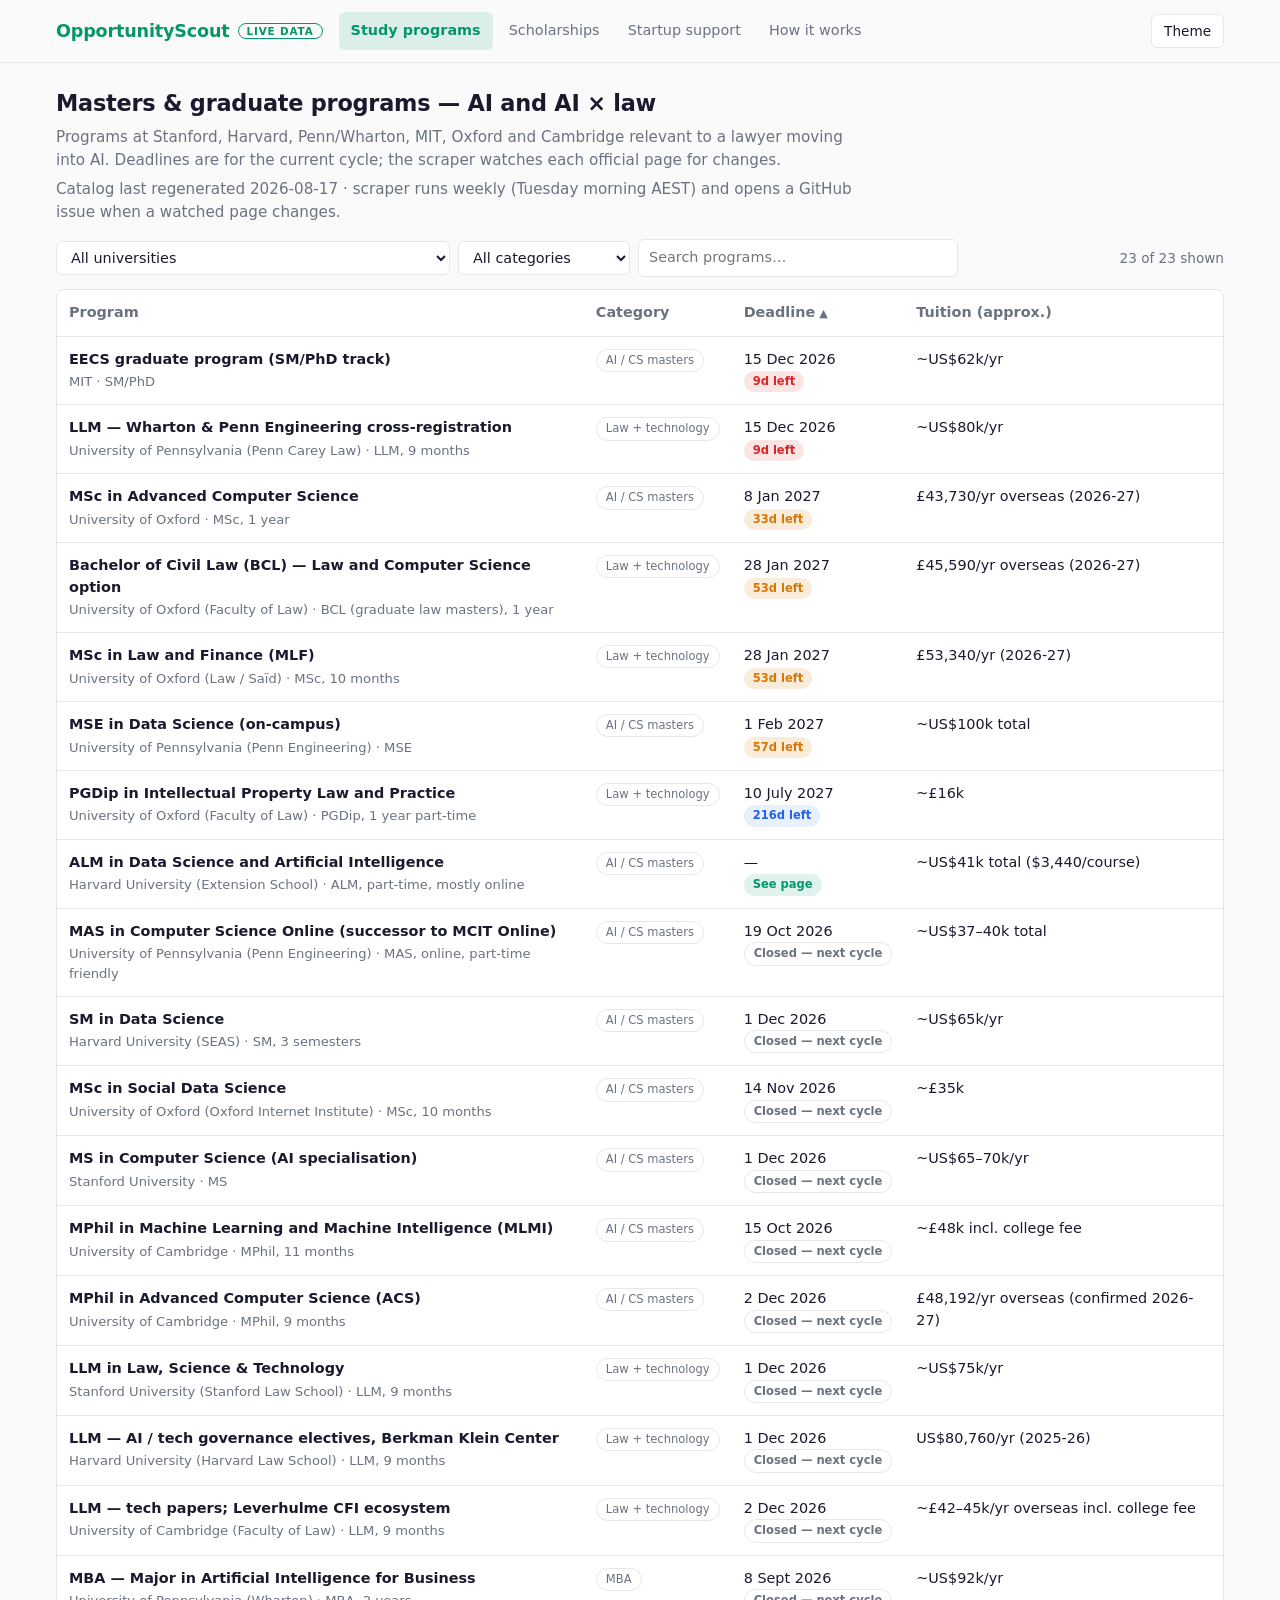
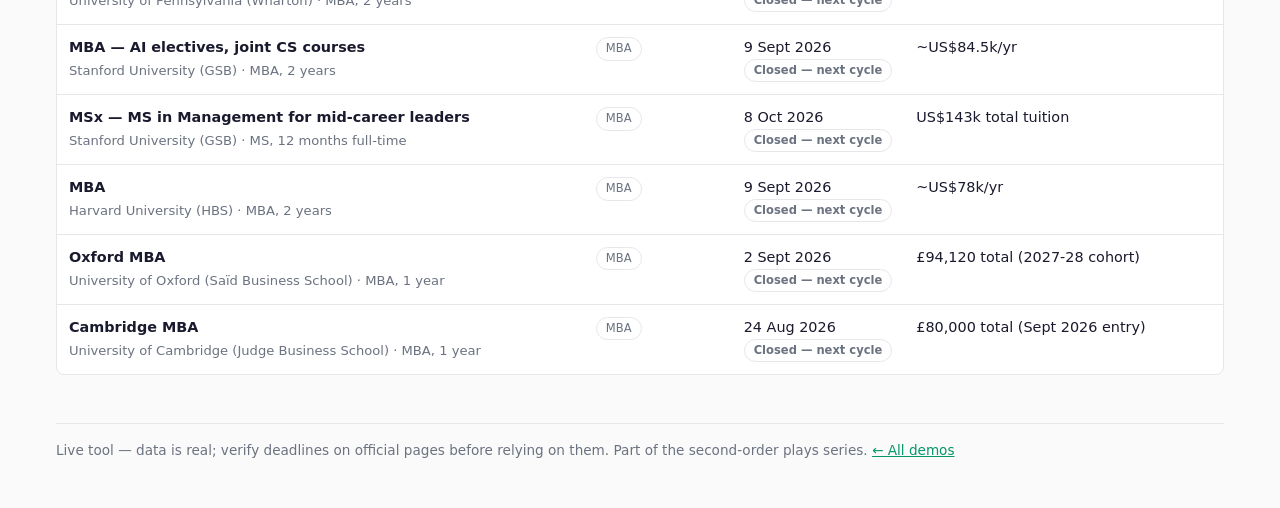
==== opportunityscout/index.html @ f5cf6657 "Add OpportunityScout: opportunity radar with weekly scraper and live dashboard - scout/opportunities" ====
<!DOCTYPE html>
<html lang="en">
<head>
<meta charset="UTF-8">
<meta name="viewport" content="width=device-width, initial-scale=1.0">
<title>OpportunityScout — AI career &amp; startup opportunity radar</title>
<link rel="stylesheet" href="styles.css">
</head>
<body>
<header class="top">
  <div class="top-inner">
    <span class="wordmark">OpportunityScout<span class="live">Live data</span></span>
    <nav class="tabs" aria-label="Sections">
      <button data-tab="study" aria-selected="true">Study programs</button>
      <button data-tab="scholarships" aria-selected="false">Scholarships</button>
      <button data-tab="startups" aria-selected="false">Startup support</button>
      <button data-tab="about" aria-selected="false">How it works</button>
    </nav>
    <button id="themeToggle" aria-label="Toggle colour theme">Theme</button>
  </div>
</header>

<div class="wrap">
<main>

  <!-- ============ Study programs ============ -->
  <section id="panel-study" role="tabpanel" aria-label="Study programs">
    <div class="section-intro">
      <h1>Masters &amp; graduate programs — AI and AI × law</h1>
      <p>Programs at Stanford, Harvard, Penn/Wharton, MIT, Oxford and Cambridge relevant to a lawyer moving into AI. Deadlines are for the current cycle; the scraper watches each official page for changes.</p>
      <p class="freshness"></p>
    </div>
    <div class="controls">
      <select data-filter="university" aria-label="Filter by university"><option value="all">All universities</option></select>
      <select data-filter="category" aria-label="Filter by category"><option value="all">All categories</option></select>
      <input type="search" placeholder="Search programs…" aria-label="Search programs">
      <button class="reset-link" hidden>Reset filters</button>
      <span class="count"></span>
    </div>
    <div class="table-wrap">
      <table>
        <thead>
          <tr>
            <th scope="col"><button data-key="program">Program<span class="arrow"></span></button></th>
            <th scope="col"><button data-key="category">Category<span class="arrow"></span></button></th>
            <th scope="col" class="num"><button data-key="deadline">Deadline<span class="arrow"></span></button></th>
            <th scope="col" class="num"><button data-key="tuition">Tuition (approx.)<span class="arrow"></span></button></th>
          </tr>
        </thead>
        <tbody></tbody>
      </table>
    </div>
    <div class="empty" hidden>No results — <button>reset filters</button></div>
  </section>

  <!-- ============ Scholarships ============ -->
  <section id="panel-scholarships" role="tabpanel" aria-label="Scholarships" hidden>
    <div class="section-intro">
      <h1>Scholarships &amp; fellowships</h1>
      <p>Funding an Australian lawyer can realistically pursue for a masters in AI, data science or tech policy at a top school — plus AI-specific fellowships that fund the career pivot directly.</p>
      <p class="freshness"></p>
    </div>
    <div class="controls">
      <input type="search" placeholder="Search scholarships…" aria-label="Search scholarships">
      <button class="reset-link" hidden>Reset filters</button>
      <span class="count"></span>
    </div>
    <div class="table-wrap">
      <table>
        <thead>
          <tr>
            <th scope="col"><button data-key="name">Scholarship<span class="arrow"></span></button></th>
            <th scope="col"><button data-key="funds">Funds study at<span class="arrow"></span></button></th>
            <th scope="col" class="num"><button data-key="deadline">Deadline<span class="arrow"></span></button></th>
            <th scope="col"><button data-key="value">Value<span class="arrow"></span></button></th>
          </tr>
        </thead>
        <tbody></tbody>
      </table>
    </div>
    <div class="empty" hidden>No results — <button>reset filters</button></div>
  </section>

  <!-- ============ Startup support ============ -->
  <section id="panel-startups" role="tabpanel" aria-label="Startup support" hidden>
    <div class="section-intro">
      <h1>Startup support — incubators, accelerators &amp; grants</h1>
      <p>Programs for founding an AI or legal-tech startup: Australia and the USA in focus, plus a rest-of-world explorer. Filter by region.</p>
      <p class="freshness"></p>
    </div>
    <div class="controls">
      <select data-filter="region" aria-label="Filter by region"><option value="all">All regions</option></select>
      <input type="search" placeholder="Search programs…" aria-label="Search startup programs">
      <button class="reset-link" hidden>Reset filters</button>
      <span class="count"></span>
    </div>
    <div class="table-wrap">
      <table>
        <thead>
          <tr>
            <th scope="col"><button data-key="name">Program<span class="arrow"></span></button></th>
            <th scope="col"><button data-key="region">Region<span class="arrow"></span></button></th>
            <th scope="col"><button data-key="offer">Offer<span class="arrow"></span></button></th>
            <th scope="col" class="num"><button data-key="deadline">Next deadline<span class="arrow"></span></button></th>
          </tr>
        </thead>
        <tbody></tbody>
      </table>
    </div>
    <div class="empty" hidden>No results — <button>reset filters</button></div>
  </section>

  <!-- ============ How it works ============ -->
  <section id="panel-about" role="tabpanel" aria-label="How it works" hidden>
    <div class="prose">
      <h1>How OpportunityScout works</h1>
      <p><strong>This page is live data, not a mockup.</strong> Every opportunity links to its real official page, and a scraper checks those pages every week.</p>

      <h2>The loop</h2>
      <ol>
        <li>A curated catalog of opportunities lives in <code>scout/opportunities.yaml</code> — each entry carries its official admissions/apply page URL.</li>
        <li>Every Tuesday morning (AEST) a GitHub Actions job runs <code>scout/scraper.py</code>, which fetches each watched page, pulls out the text around deadline-related phrases ("applications close", "apply by", "deadline"…), extracts any dates, and compares against last week's snapshot.</li>
        <li>If a page changed — a new deadline appeared, applications opened, a round closed — the job <strong>opens a GitHub issue</strong> in this repo listing exactly what changed. GitHub emails you the issue, so notifications arrive with zero extra infrastructure.</li>
        <li>The job also regenerates this dashboard's data, so "days left" badges and "page changed" flags stay current.</li>
      </ol>

      <h2>Reading the badges</h2>
      <ul>
        <li><strong>Nd left</strong> — days until the listed deadline (red &lt; 30, amber &lt; 90, blue beyond).</li>
        <li><strong>Rolling / batch</strong> — no fixed deadline; applications reviewed continuously or in batches.</li>
        <li><strong>Closed — next cycle</strong> — this cycle's deadline passed; the scraper will flag when the next one is published.</li>
        <li><strong>page changed</strong> — the scraper detected a change on the official page within the last 3 weeks. Click the row for the dates it spotted.</li>
        <li><strong>fetch error</strong> — the page moved or blocked the scraper; the weekly issue includes these so links can be fixed.</li>
      </ul>

      <h2>Adding or removing opportunities</h2>
      <p>Edit <code>scout/opportunities.yaml</code> (or ask Claude to), then run <code>python scout/scraper.py</code>. The dashboard, the watch-list and the notifications all follow from that one file. Set <code>watch: false</code> on an entry to keep it listed without scraping it.</p>

      <h2>Off-the-shelf tools that do parts of this</h2>
      <ul>
        <li><strong>changedetection.io</strong> — open-source page-change watcher; the closest generic equivalent to this scraper.</li>
        <li><strong>ProFellow</strong> — searchable database of ~2,900 fellowships with a free account.</li>
        <li><strong>FindAMasters</strong> — masters-program search with saved-search email alerts.</li>
        <li><strong>F6S</strong> — startup-program directory with application deadlines and alerts.</li>
        <li><strong>Visualping / Distill.io</strong> — commercial page-change monitors with free tiers.</li>
      </ul>
      <p>None of them combine a profile-matched shortlist across grad programs + scholarships + incubators with change alerts — which is why this exists.</p>

      <h2>Honest limitations</h2>
      <ul>
        <li>Some sites render deadlines with JavaScript or block bots; those entries show "fetch error" and need a manual check (the weekly issue lists them).</li>
        <li>Date extraction is regex-based — it flags changes reliably, but always confirm a deadline on the official page before planning around it.</li>
        <li>The catalog is curated, not exhaustive: it's the shortlist that fits this profile, not a directory of everything.</li>
      </ul>
    </div>
  </section>

</main>

<footer>
  Live tool — data is real; verify deadlines on official pages before relying on them. Part of the second-order plays series. <a href="../index.html">← All demos</a>
</footer>
</div>

<div class="overlay" id="overlay"></div>
<aside class="slideover" id="slideover" role="dialog" aria-modal="true" aria-label="Opportunity details"></aside>

<script src="data.js"></script>
<script src="app.js"></script>
</body>
</html>
---- opportunityscout/styles.css ----
:root {
  --bg: #fafafa; --surface: #ffffff; --text: #1a1a2e; --muted: #6b7280; --border: #e5e7eb;
  --accent: #059669; --accent-soft: rgba(5, 150, 105, 0.12);
  --warn: #d97706; --danger: #dc2626; --ok: #2563eb;
}
[data-theme="dark"] {
  --bg: #111318; --surface: #1b1e26; --text: #e8eaf0; --muted: #9aa1ad; --border: #2a2f3a;
  --accent: #34d399; --accent-soft: rgba(52, 211, 153, 0.14);
  --warn: #fbbf24; --danger: #f87171; --ok: #60a5fa;
}
* { margin: 0; padding: 0; box-sizing: border-box; }
html { scroll-behavior: smooth; }
body {
  font-family: system-ui, -apple-system, "Segoe UI", Roboto, sans-serif;
  background: var(--bg); color: var(--text); font-size: 16px; line-height: 1.5;
  min-height: 100vh;
}
.wrap { max-width: 1200px; margin: 0 auto; padding: 0 16px 48px; }

/* Header */
header.top {
  position: sticky; top: 0; z-index: 20;
  background: var(--bg); border-bottom: 1px solid var(--border);
}
.top-inner {
  max-width: 1200px; margin: 0 auto; padding: 12px 16px;
  display: flex; align-items: center; gap: 16px; flex-wrap: wrap;
}
.wordmark { font-weight: 700; font-size: 1.1rem; color: var(--accent); letter-spacing: -0.01em; white-space: nowrap; }
.wordmark .live {
  font-size: 0.65rem; font-weight: 600; text-transform: uppercase; letter-spacing: 0.08em;
  color: var(--accent); border: 1px solid var(--accent); border-radius: 999px;
  padding: 1px 8px; margin-left: 8px; vertical-align: 2px;
}
nav.tabs { display: flex; gap: 4px; flex-wrap: wrap; flex: 1; }
nav.tabs button {
  font: inherit; font-size: 0.9rem; color: var(--muted); background: none;
  border: none; border-radius: 6px; padding: 8px 12px; cursor: pointer;
}
nav.tabs button[aria-selected="true"] { color: var(--accent); background: var(--accent-soft); font-weight: 600; }
nav.tabs button:hover { color: var(--text); }
nav.tabs button:focus-visible, #themeToggle:focus-visible { outline: 2px solid var(--accent); outline-offset: 2px; }
#themeToggle {
  background: var(--surface); color: var(--text); border: 1px solid var(--border);
  border-radius: 6px; padding: 6px 12px; cursor: pointer; font: inherit; font-size: 0.85rem;
}

/* Sections */
main section[role="tabpanel"] { padding-top: 24px; }
main section[hidden] { display: none; }
.section-intro { max-width: 820px; margin-bottom: 16px; }
.section-intro h1 { font-size: 1.4rem; margin-bottom: 6px; letter-spacing: -0.01em; }
.section-intro p { color: var(--muted); font-size: 0.95rem; }
.freshness { font-size: 0.8rem; color: var(--muted); margin-top: 6px; }

/* Controls */
.controls {
  display: flex; gap: 8px; flex-wrap: wrap; align-items: center;
  margin: 16px 0 12px;
}
.controls select, .controls input[type="search"] {
  font: inherit; font-size: 0.9rem; color: var(--text); background: var(--surface);
  border: 1px solid var(--border); border-radius: 6px; padding: 7px 10px;
}
.controls input[type="search"] { min-width: 200px; flex: 1; max-width: 320px; }
.controls select:focus-visible, .controls input:focus-visible { outline: 2px solid var(--accent); outline-offset: 1px; }
.reset-link {
  font-size: 0.85rem; color: var(--accent); background: none; border: none;
  cursor: pointer; text-decoration: underline; padding: 6px; font-family: inherit;
}
.count { font-size: 0.85rem; color: var(--muted); margin-left: auto; }

/* Table */
.table-wrap { overflow-x: auto; border: 1px solid var(--border); border-radius: 8px; background: var(--surface); }
table { width: 100%; border-collapse: collapse; font-size: 0.9rem; min-width: 720px; }
thead th { text-align: left; border-bottom: 1px solid var(--border); white-space: nowrap; }
thead th button {
  font: inherit; font-weight: 600; color: var(--muted); background: none; border: none;
  padding: 12px; cursor: pointer; width: 100%; text-align: left; font-family: inherit;
}
thead th button:hover { color: var(--text); }
thead th button:focus-visible { outline: 2px solid var(--accent); outline-offset: -2px; }
thead th .arrow { font-size: 0.7rem; margin-left: 4px; }
tbody td { padding: 12px; border-bottom: 1px solid var(--border); vertical-align: top; }
tbody tr:last-child td { border-bottom: none; }
tbody tr { cursor: pointer; }
tbody tr:hover { background: var(--accent-soft); }
tbody tr:focus-visible { outline: 2px solid var(--accent); outline-offset: -2px; }
td.num, th.num { font-variant-numeric: tabular-nums; }
.cell-main { font-weight: 600; }
.cell-sub { color: var(--muted); font-size: 0.82rem; margin-top: 2px; }

/* Badges */
.badge {
  display: inline-block; font-size: 0.72rem; font-weight: 600; border-radius: 999px;
  padding: 2px 9px; white-space: nowrap;
}
.badge.due-soon { background: rgba(220, 38, 38, 0.12); color: var(--danger); }
.badge.due-mid { background: rgba(217, 119, 6, 0.14); color: var(--warn); }
.badge.due-far { background: rgba(37, 99, 235, 0.1); color: var(--ok); }
.badge.rolling { background: var(--accent-soft); color: var(--accent); }
.badge.closed { background: none; border: 1px solid var(--border); color: var(--muted); }
.badge.changed { background: var(--accent-soft); color: var(--accent); border: 1px dashed var(--accent); }
.badge.error { background: none; border: 1px solid var(--danger); color: var(--danger); }
.badge.cat { background: none; border: 1px solid var(--border); color: var(--muted); font-weight: 500; }

/* Empty state */
.empty { padding: 40px 16px; text-align: center; color: var(--muted); }
.empty button { font: inherit; color: var(--accent); background: none; border: none; cursor: pointer; text-decoration: underline; }

/* Slide-over detail */
.overlay {
  position: fixed; inset: 0; background: rgba(0,0,0,0.35); z-index: 30;
  opacity: 0; pointer-events: none; transition: opacity 0.18s ease;
}
.overlay.open { opacity: 1; pointer-events: auto; }
.slideover {
  position: fixed; top: 0; right: 0; bottom: 0; width: min(440px, 92vw); z-index: 40;
  background: var(--surface); border-left: 1px solid var(--border);
  transform: translateX(100%); transition: transform 0.18s ease;
  overflow-y: auto; padding: 24px;
}
.slideover.open { transform: translateX(0); }
.slideover h2 { font-size: 1.15rem; margin-bottom: 2px; padding-right: 40px; }
.slideover .sub { color: var(--muted); font-size: 0.9rem; margin-bottom: 16px; }
.slideover .close {
  position: absolute; top: 16px; right: 16px; font: inherit; font-size: 1.1rem;
  background: none; border: 1px solid var(--border); border-radius: 6px;
  color: var(--muted); width: 32px; height: 32px; cursor: pointer;
}
.slideover .close:focus-visible { outline: 2px solid var(--accent); outline-offset: 2px; }
.slideover dl { display: grid; grid-template-columns: auto 1fr; gap: 8px 16px; font-size: 0.9rem; margin: 16px 0; }
.slideover dt { color: var(--muted); white-space: nowrap; }
.slideover dd { margin: 0; }
.slideover .apply-btn {
  display: inline-block; background: var(--accent); color: #fff; text-decoration: none;
  font-weight: 600; font-size: 0.9rem; border-radius: 6px; padding: 10px 18px; margin-top: 8px;
}
[data-theme="dark"] .slideover .apply-btn { color: #0b0e13; }
.slideover .apply-btn:focus-visible { outline: 2px solid var(--accent); outline-offset: 2px; }
.slideover .scrape-box {
  border: 1px solid var(--border); border-radius: 8px; padding: 12px; margin-top: 16px;
  font-size: 0.82rem; color: var(--muted);
}
.slideover .scrape-box strong { color: var(--text); }

/* About / how-it-works */
.prose { max-width: 780px; }
.prose h1 { font-size: 1.4rem; margin: 24px 0 8px; letter-spacing: -0.01em; }
.prose h2 { font-size: 1.05rem; margin: 24px 0 8px; }
.prose p, .prose li { color: var(--muted); font-size: 0.95rem; margin-bottom: 10px; }
.prose li { margin-bottom: 6px; }
.prose ul, .prose ol { padding-left: 22px; margin-bottom: 12px; }
.prose strong { color: var(--text); }
.prose a { color: var(--accent); }
.prose code {
  font-family: ui-monospace, SFMono-Regular, Menlo, monospace; font-size: 0.85em;
  background: var(--accent-soft); border-radius: 4px; padding: 1px 5px;
}

footer { margin-top: 48px; padding-top: 16px; border-top: 1px solid var(--border); color: var(--muted); font-size: 0.85rem; }
footer a { color: var(--accent); }

@media (prefers-reduced-motion: reduce) {
  .overlay, .slideover { transition: none; }
  html { scroll-behavior: auto; }
}
@media (max-width: 600px) {
  .controls input[type="search"] { max-width: none; }
  .count { margin-left: 0; width: 100%; }
}
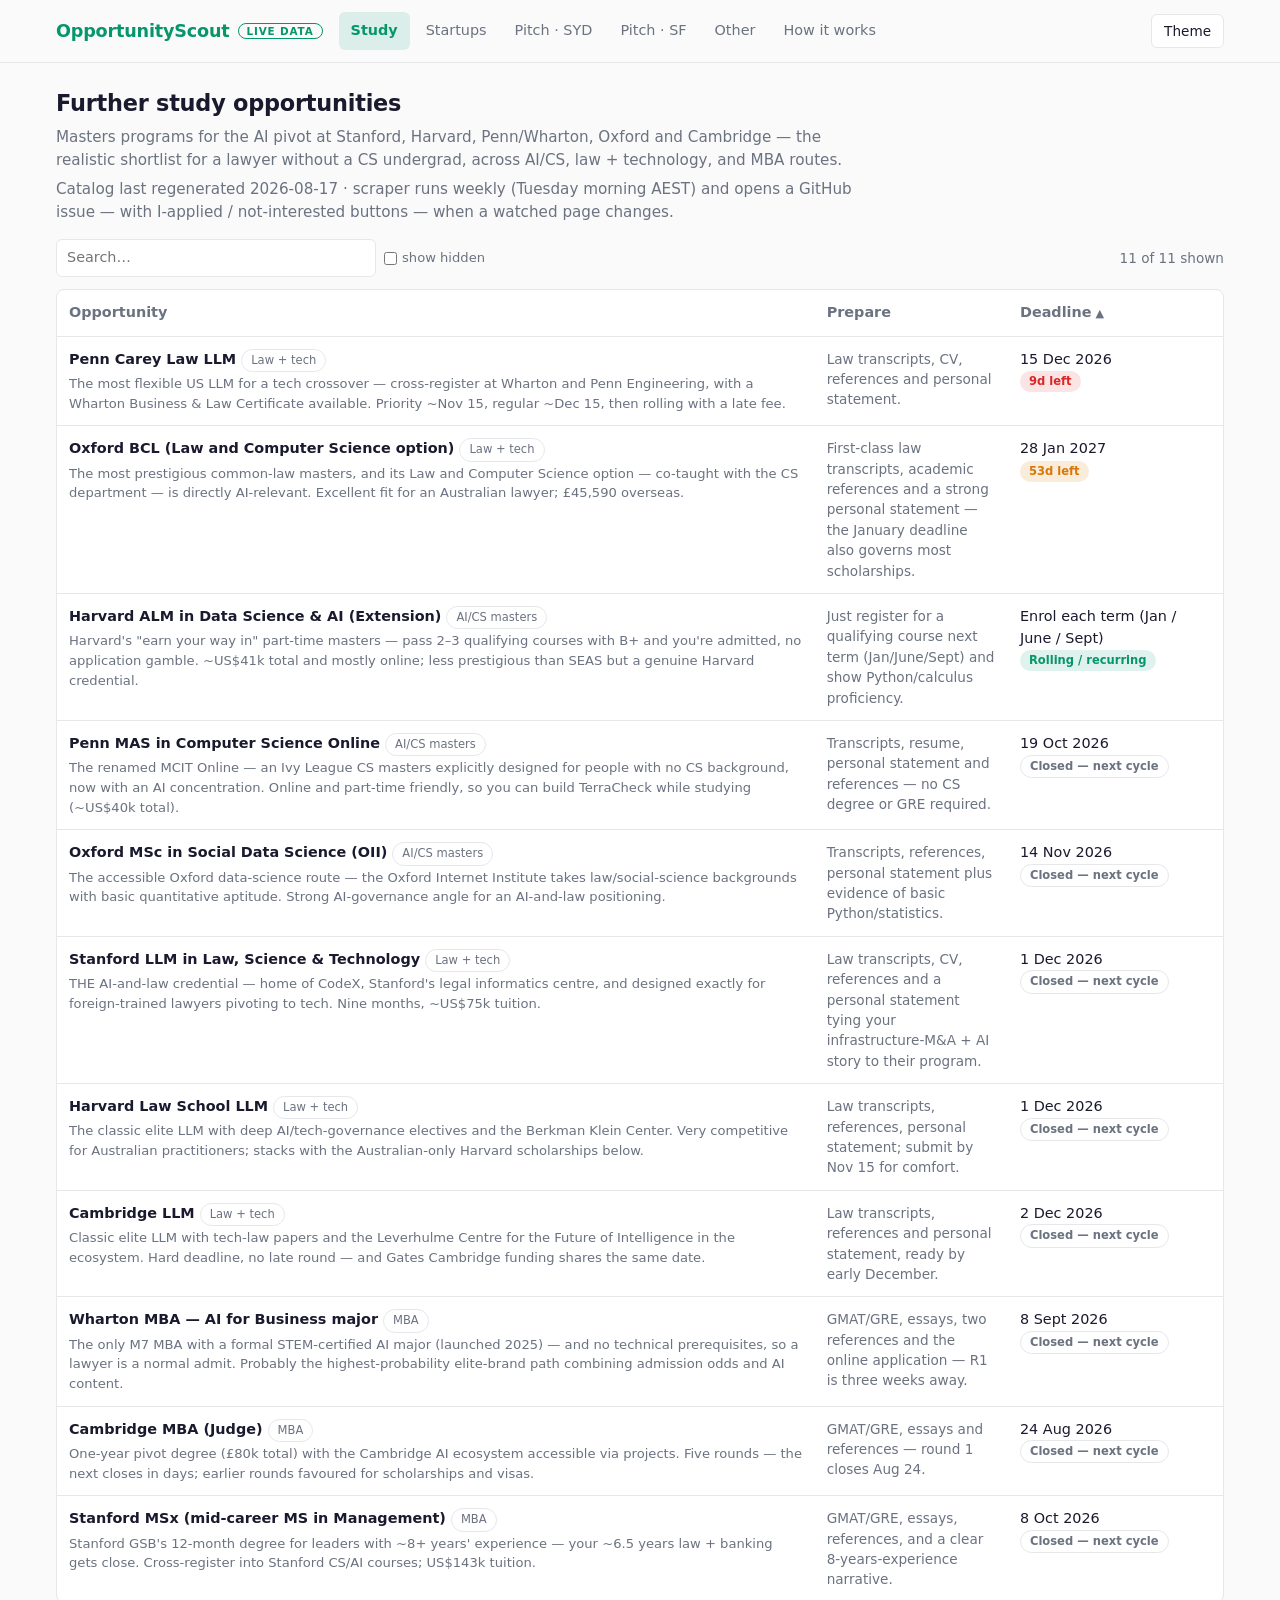
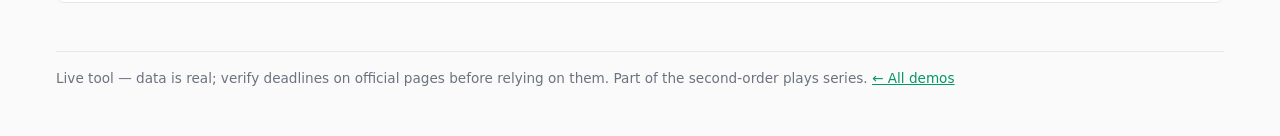
==== commit 10b38428: "Restructure OpportunityScout: 5 categories, tight copy, applied/hide feedback loop - Catalog reorgan" ====
--- a/opportunityscout/index.html
+++ b/opportunityscout/index.html
@@ -11,9 +11,7 @@
   <div class="top-inner">
     <span class="wordmark">OpportunityScout<span class="live">Live data</span></span>
     <nav class="tabs" aria-label="Sections">
-      <button data-tab="study" aria-selected="true">Study programs</button>
-      <button data-tab="scholarships" aria-selected="false">Scholarships</button>
-      <button data-tab="startups" aria-selected="false">Startup support</button>
+      <!-- category tabs are generated from data.js; the About tab stays static -->
       <button data-tab="about" aria-selected="false">How it works</button>
     </nav>
     <button id="themeToggle" aria-label="Toggle colour theme">Theme</button>
@@ -22,139 +20,41 @@
 
 <div class="wrap">
 <main>
+  <!-- category panels are generated from data.js and inserted before this one -->
 
-  <!-- ============ Study programs ============ -->
-  <section id="panel-study" role="tabpanel" aria-label="Study programs">
-    <div class="section-intro">
-      <h1>Masters &amp; graduate programs — AI and AI × law</h1>
-      <p>Programs at Stanford, Harvard, Penn/Wharton, MIT, Oxford and Cambridge relevant to a lawyer moving into AI. Deadlines are for the current cycle; the scraper watches each official page for changes.</p>
-      <p class="freshness"></p>
-    </div>
-    <div class="controls">
-      <select data-filter="university" aria-label="Filter by university"><option value="all">All universities</option></select>
-      <select data-filter="category" aria-label="Filter by category"><option value="all">All categories</option></select>
-      <input type="search" placeholder="Search programs…" aria-label="Search programs">
-      <button class="reset-link" hidden>Reset filters</button>
-      <span class="count"></span>
-    </div>
-    <div class="table-wrap">
-      <table>
-        <thead>
-          <tr>
-            <th scope="col"><button data-key="program">Program<span class="arrow"></span></button></th>
-            <th scope="col"><button data-key="category">Category<span class="arrow"></span></button></th>
-            <th scope="col" class="num"><button data-key="deadline">Deadline<span class="arrow"></span></button></th>
-            <th scope="col" class="num"><button data-key="tuition">Tuition (approx.)<span class="arrow"></span></button></th>
-          </tr>
-        </thead>
-        <tbody></tbody>
-      </table>
-    </div>
-    <div class="empty" hidden>No results — <button>reset filters</button></div>
-  </section>
-
-  <!-- ============ Scholarships ============ -->
-  <section id="panel-scholarships" role="tabpanel" aria-label="Scholarships" hidden>
-    <div class="section-intro">
-      <h1>Scholarships &amp; fellowships</h1>
-      <p>Funding an Australian lawyer can realistically pursue for a masters in AI, data science or tech policy at a top school — plus AI-specific fellowships that fund the career pivot directly.</p>
-      <p class="freshness"></p>
-    </div>
-    <div class="controls">
-      <input type="search" placeholder="Search scholarships…" aria-label="Search scholarships">
-      <button class="reset-link" hidden>Reset filters</button>
-      <span class="count"></span>
-    </div>
-    <div class="table-wrap">
-      <table>
-        <thead>
-          <tr>
-            <th scope="col"><button data-key="name">Scholarship<span class="arrow"></span></button></th>
-            <th scope="col"><button data-key="funds">Funds study at<span class="arrow"></span></button></th>
-            <th scope="col" class="num"><button data-key="deadline">Deadline<span class="arrow"></span></button></th>
-            <th scope="col"><button data-key="value">Value<span class="arrow"></span></button></th>
-          </tr>
-        </thead>
-        <tbody></tbody>
-      </table>
-    </div>
-    <div class="empty" hidden>No results — <button>reset filters</button></div>
-  </section>
-
-  <!-- ============ Startup support ============ -->
-  <section id="panel-startups" role="tabpanel" aria-label="Startup support" hidden>
-    <div class="section-intro">
-      <h1>Startup support — incubators, accelerators &amp; grants</h1>
-      <p>Programs for founding an AI or legal-tech startup: Australia and the USA in focus, plus a rest-of-world explorer. Filter by region.</p>
-      <p class="freshness"></p>
-    </div>
-    <div class="controls">
-      <select data-filter="region" aria-label="Filter by region"><option value="all">All regions</option></select>
-      <input type="search" placeholder="Search programs…" aria-label="Search startup programs">
-      <button class="reset-link" hidden>Reset filters</button>
-      <span class="count"></span>
-    </div>
-    <div class="table-wrap">
-      <table>
-        <thead>
-          <tr>
-            <th scope="col"><button data-key="name">Program<span class="arrow"></span></button></th>
-            <th scope="col"><button data-key="region">Region<span class="arrow"></span></button></th>
-            <th scope="col"><button data-key="offer">Offer<span class="arrow"></span></button></th>
-            <th scope="col" class="num"><button data-key="deadline">Next deadline<span class="arrow"></span></button></th>
-          </tr>
-        </thead>
-        <tbody></tbody>
-      </table>
-    </div>
-    <div class="empty" hidden>No results — <button>reset filters</button></div>
-  </section>
-
-  <!-- ============ How it works ============ -->
   <section id="panel-about" role="tabpanel" aria-label="How it works" hidden>
     <div class="prose">
       <h1>How OpportunityScout works</h1>
-      <p><strong>This page is live data, not a mockup.</strong> Every opportunity links to its real official page, and a scraper checks those pages every week.</p>
+      <p><strong>This page is live data, not a mockup.</strong> Every opportunity links to its real official page, a scraper checks those pages weekly, and your application record drives what you see.</p>
 
       <h2>The loop</h2>
       <ol>
-        <li>A curated catalog of opportunities lives in <code>scout/opportunities.yaml</code> — each entry carries its official admissions/apply page URL.</li>
-        <li>Every Tuesday morning (AEST) a GitHub Actions job runs <code>scout/scraper.py</code>, which fetches each watched page, pulls out the text around deadline-related phrases ("applications close", "apply by", "deadline"…), extracts any dates, and compares against last week's snapshot.</li>
-        <li>If a page changed — a new deadline appeared, applications opened, a round closed — the job <strong>opens a GitHub issue</strong> in this repo listing exactly what changed. GitHub emails you the issue, so notifications arrive with zero extra infrastructure.</li>
-        <li>The job also regenerates this dashboard's data, so "days left" badges and "page changed" flags stay current.</li>
+        <li>A curated catalog lives in <code>scout/opportunities.yaml</code> — five categories: further study, startup programs &amp; funding, pitch events (Sydney), pitch events (San Francisco), and other opportunities. Each entry: what it is in two sentences, what to prepare in one, and the official URL.</li>
+        <li>Every Tuesday morning (AEST) a GitHub Actions job fetches each watched page, pulls the text around deadline/apply phrases, extracts dates, and diffs against last week.</li>
+        <li>On any change it <strong>opens a GitHub issue</strong> — which GitHub emails you. Next to each opportunity in that email are two buttons: <strong>✅ I applied</strong> and <strong>🚫 Not interested</strong>.</li>
+        <li>Clicking a button opens a pre-filled GitHub issue; press <em>Submit</em> and a second workflow records it in <code>scout/status.yaml</code>, updates this dashboard (applied badge / hidden), closes the issue, and stops alerting you about hidden items.</li>
       </ol>
+
+      <h2>Your application record</h2>
+      <p>The record lives in <code>scout/status.yaml</code> in the repo — seeded from your startup notes (e.g. the Antler residency application with TerraCheck) and updated by the feedback buttons. Rows you've applied to carry an <strong>applied ✓</strong> badge; hidden rows disappear from alerts and are dimmed here (tick "show hidden" to see them). The same two buttons appear in every row's detail panel.</p>
 
       <h2>Reading the badges</h2>
       <ul>
         <li><strong>Nd left</strong> — days until the listed deadline (red &lt; 30, amber &lt; 90, blue beyond).</li>
-        <li><strong>Rolling / batch</strong> — no fixed deadline; applications reviewed continuously or in batches.</li>
-        <li><strong>Closed — next cycle</strong> — this cycle's deadline passed; the scraper will flag when the next one is published.</li>
-        <li><strong>page changed</strong> — the scraper detected a change on the official page within the last 3 weeks. Click the row for the dates it spotted.</li>
-        <li><strong>fetch error</strong> — the page moved or blocked the scraper; the weekly issue includes these so links can be fixed.</li>
+        <li><strong>Rolling / recurring</strong> — no fixed deadline; apply anytime or the event recurs.</li>
+        <li><strong>Closed — next cycle</strong> — this cycle passed; the scraper flags when new dates appear.</li>
+        <li><strong>page changed</strong> — the scraper saw the official page change in the last 3 weeks.</li>
+        <li><strong>fetch error</strong> — the page moved or blocked the scraper; the weekly issue lists these.</li>
       </ul>
-
-      <h2>Adding or removing opportunities</h2>
-      <p>Edit <code>scout/opportunities.yaml</code> (or ask Claude to), then run <code>python scout/scraper.py</code>. The dashboard, the watch-list and the notifications all follow from that one file. Set <code>watch: false</code> on an entry to keep it listed without scraping it.</p>
-
-      <h2>Off-the-shelf tools that do parts of this</h2>
-      <ul>
-        <li><strong>changedetection.io</strong> — open-source page-change watcher; the closest generic equivalent to this scraper.</li>
-        <li><strong>ProFellow</strong> — searchable database of ~2,900 fellowships with a free account.</li>
-        <li><strong>FindAMasters</strong> — masters-program search with saved-search email alerts.</li>
-        <li><strong>F6S</strong> — startup-program directory with application deadlines and alerts.</li>
-        <li><strong>Visualping / Distill.io</strong> — commercial page-change monitors with free tiers.</li>
-      </ul>
-      <p>None of them combine a profile-matched shortlist across grad programs + scholarships + incubators with change alerts — which is why this exists.</p>
 
       <h2>Honest limitations</h2>
       <ul>
-        <li>Some sites render deadlines with JavaScript or block bots; those entries show "fetch error" and need a manual check (the weekly issue lists them).</li>
-        <li>Date extraction is regex-based — it flags changes reliably, but always confirm a deadline on the official page before planning around it.</li>
-        <li>The catalog is curated, not exhaustive: it's the shortlist that fits this profile, not a directory of everything.</li>
+        <li>Some sites render deadlines with JavaScript or block bots; those show "fetch error" rather than silently going stale.</li>
+        <li>Dates marked "expected" are pattern-based projections from the previous cycle — always confirm on the official page.</li>
+        <li>The catalog is a curated shortlist for this profile (~10 per category), not a directory of everything.</li>
       </ul>
     </div>
   </section>
-
 </main>
 
 <footer>
--- a/opportunityscout/styles.css
+++ b/opportunityscout/styles.css
@@ -103,6 +103,22 @@
 .badge.changed { background: var(--accent-soft); color: var(--accent); border: 1px dashed var(--accent); }
 .badge.error { background: none; border: 1px solid var(--danger); color: var(--danger); }
 .badge.cat { background: none; border: 1px solid var(--border); color: var(--muted); font-weight: 500; }
+.badge.applied { background: var(--accent); color: #fff; }
+[data-theme="dark"] .badge.applied { color: #0b0e13; }
+
+tr.dimmed { opacity: 0.45; }
+td.prep { color: var(--muted); font-size: 0.85rem; max-width: 260px; }
+.hide-toggle { font-size: 0.82rem; color: var(--muted); display: inline-flex; align-items: center; gap: 5px; white-space: nowrap; }
+.hide-toggle input { accent-color: var(--accent); }
+
+.detail-blurb { font-size: 0.92rem; margin: 10px 0; color: var(--text); }
+.feedback-row { display: flex; gap: 10px; margin-top: 12px; flex-wrap: wrap; }
+.feedback-row a {
+  font-size: 0.85rem; font-weight: 600; text-decoration: none; color: var(--text);
+  border: 1px solid var(--border); border-radius: 6px; padding: 8px 12px;
+}
+.feedback-row a:hover { border-color: var(--accent); color: var(--accent); }
+.feedback-row a:focus-visible { outline: 2px solid var(--accent); outline-offset: 2px; }
 
 /* Empty state */
 .empty { padding: 40px 16px; text-align: center; color: var(--muted); }
